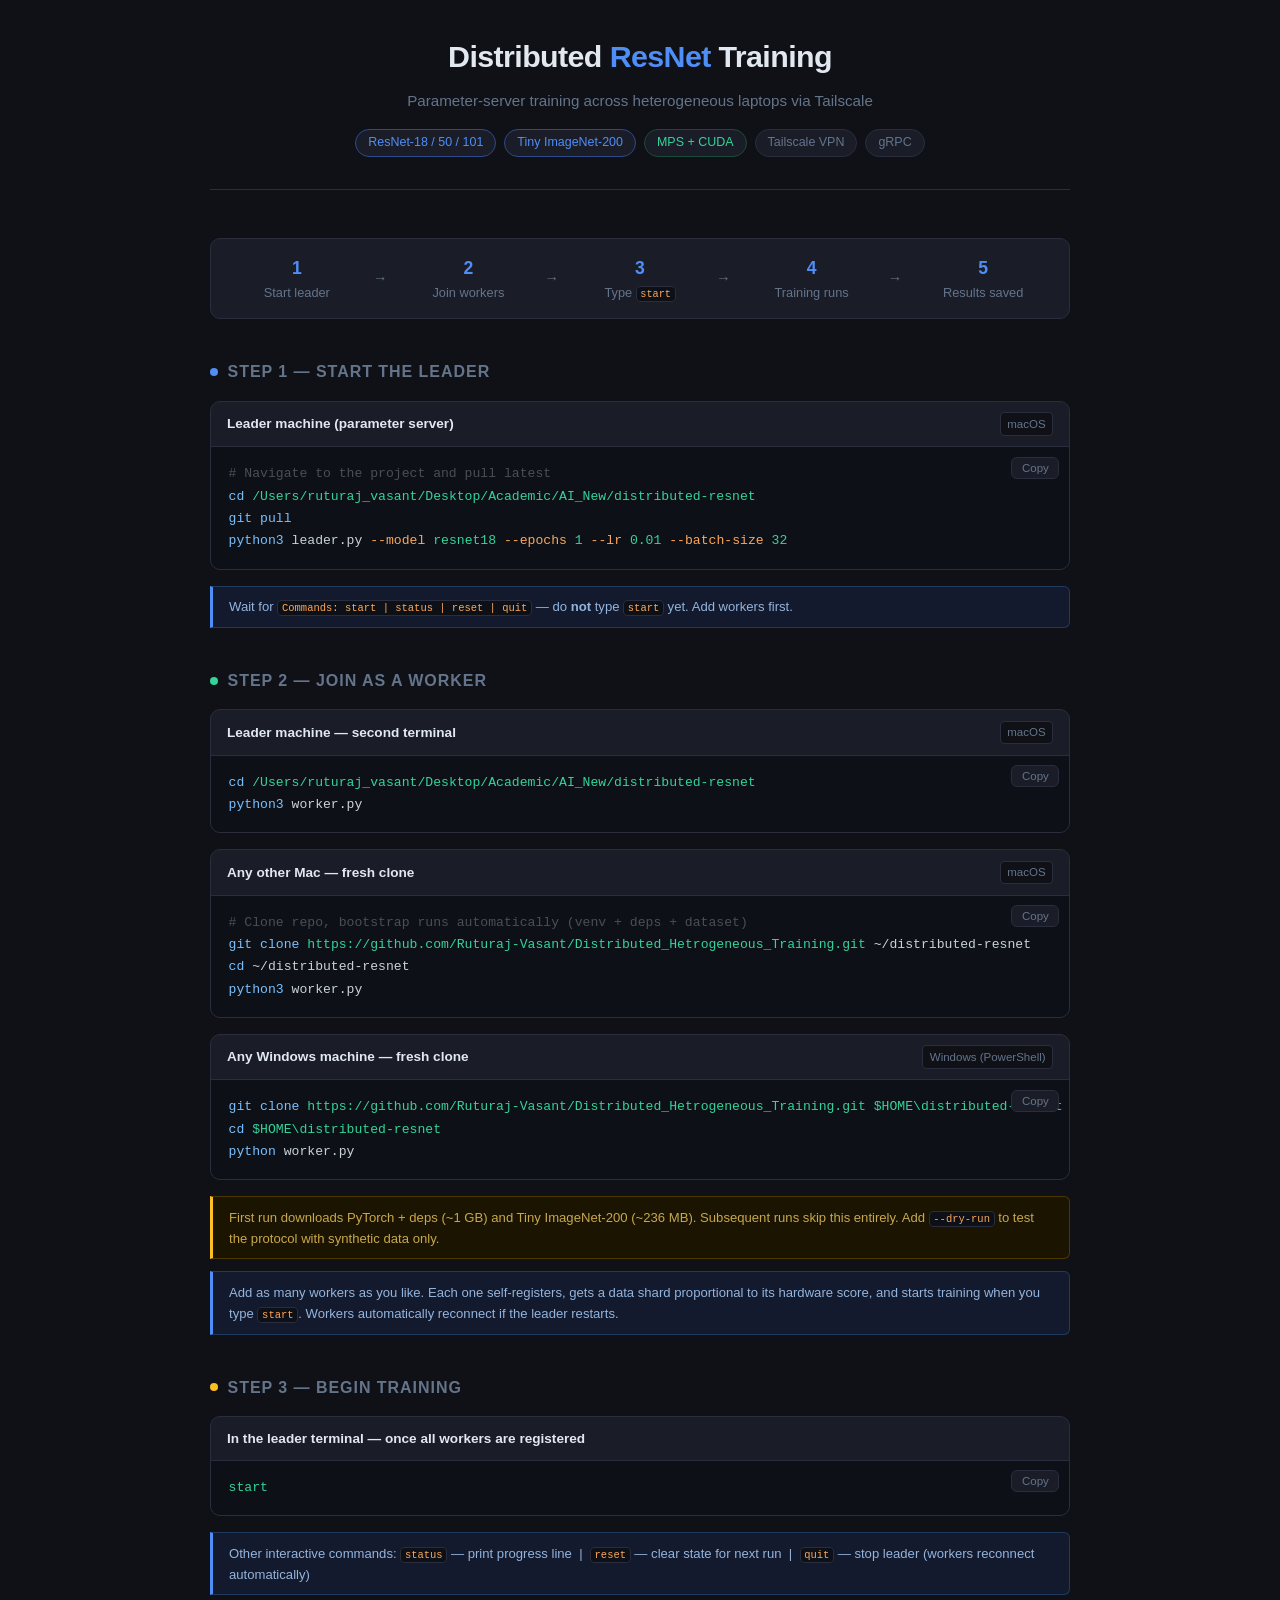
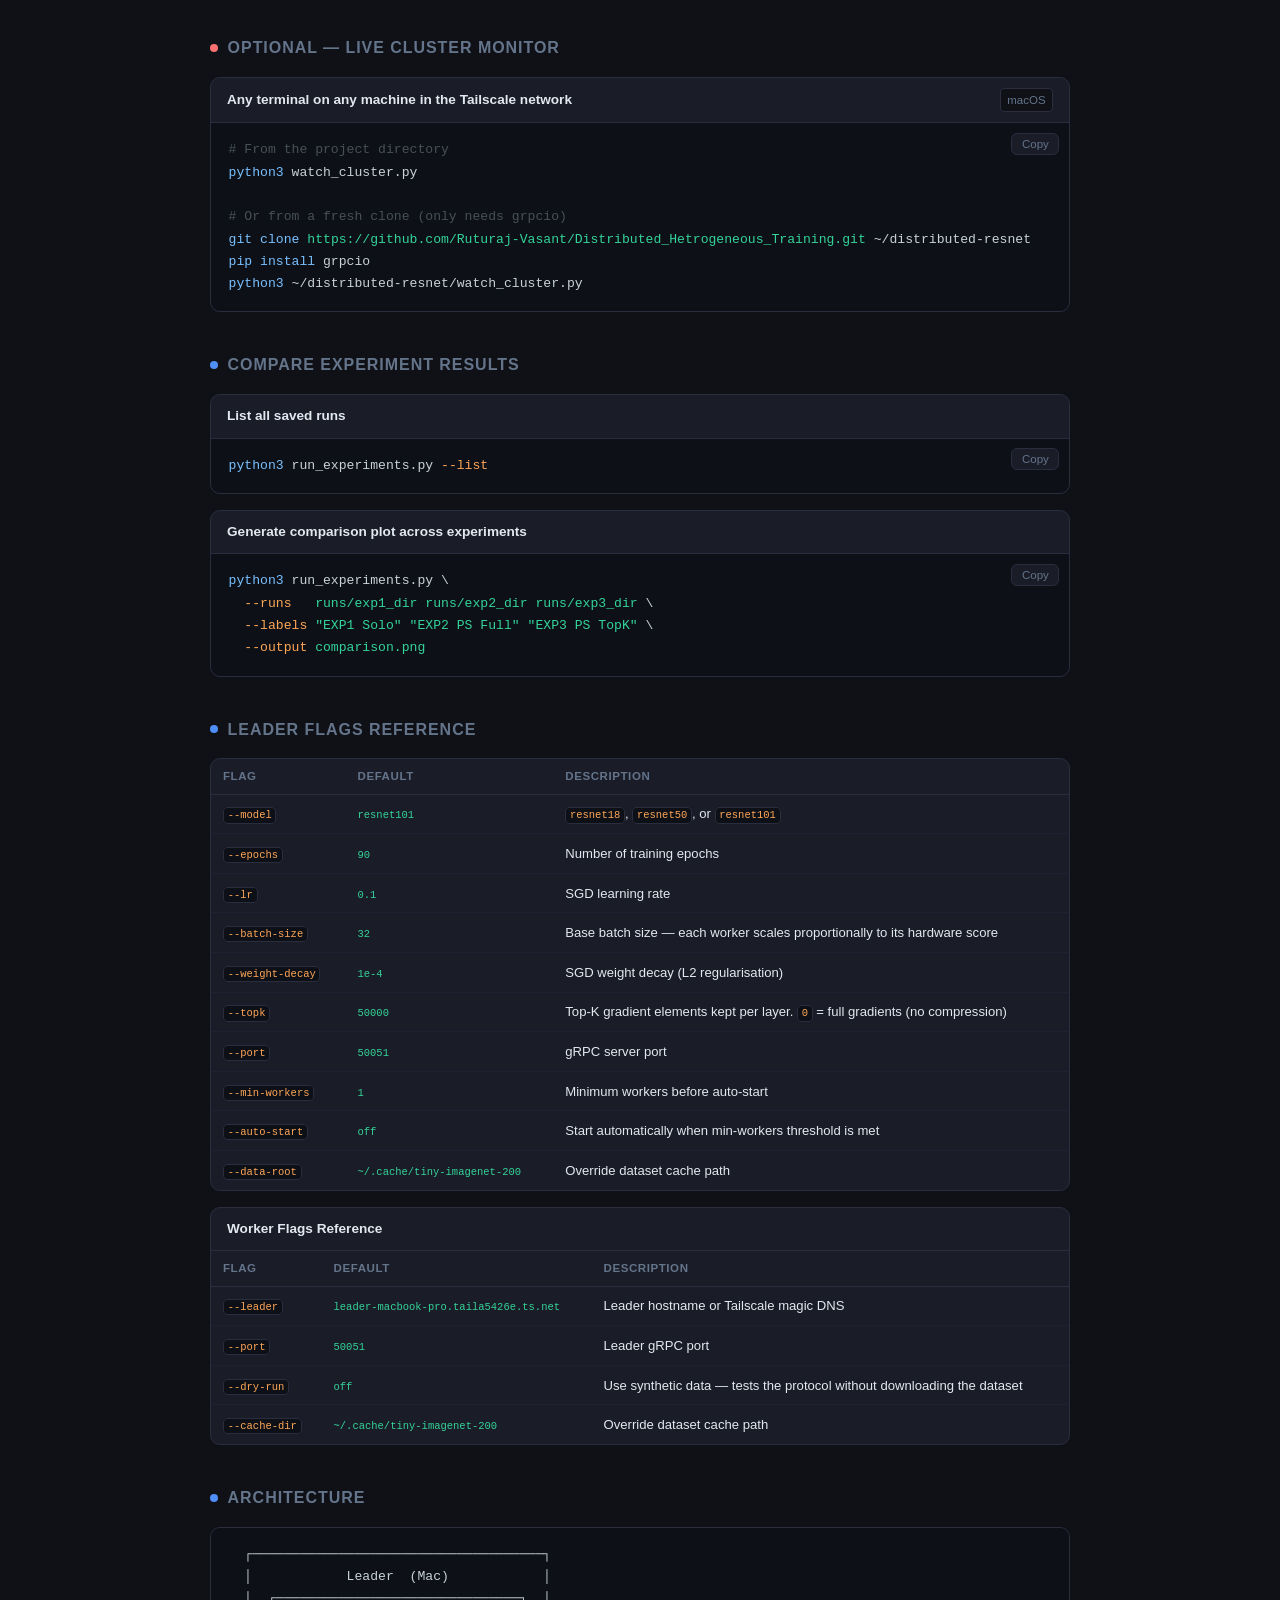
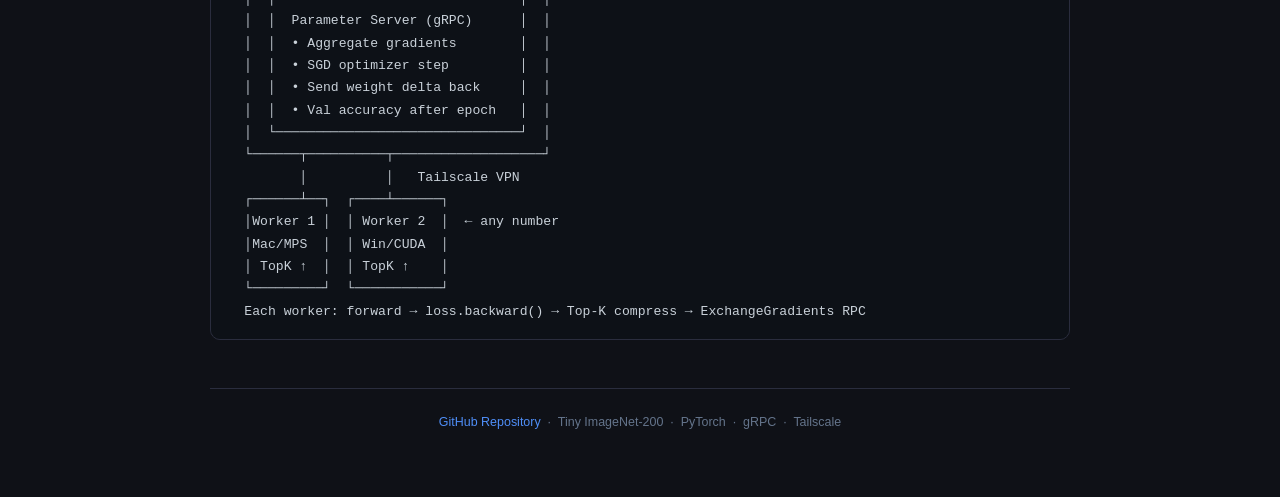
==== docs/index.html @ a1061019 "Add GitHub Pages command reference (docs/index.html) Dark-themed single-page reference with one-clic" ====
<!DOCTYPE html>
<html lang="en">
<head>
  <meta charset="UTF-8" />
  <meta name="viewport" content="width=device-width, initial-scale=1.0" />
  <title>Distributed ResNet — Command Reference</title>
  <style>
    *, *::before, *::after { box-sizing: border-box; margin: 0; padding: 0; }

    :root {
      --bg:       #0f1117;
      --surface:  #1a1d27;
      --border:   #2a2d3e;
      --accent:   #4f8ef7;
      --green:    #34d399;
      --yellow:   #fbbf24;
      --red:      #f87171;
      --text:     #e2e8f0;
      --muted:    #64748b;
      --code-bg:  #0d1117;
    }

    body {
      background: var(--bg);
      color: var(--text);
      font-family: -apple-system, BlinkMacSystemFont, "Segoe UI", Roboto, sans-serif;
      line-height: 1.6;
      padding: 2rem 1rem 4rem;
    }

    .page {
      max-width: 860px;
      margin: 0 auto;
    }

    /* ── Header ── */
    header {
      text-align: center;
      margin-bottom: 3rem;
      padding-bottom: 2rem;
      border-bottom: 1px solid var(--border);
    }
    header h1 {
      font-size: 1.9rem;
      font-weight: 700;
      letter-spacing: -0.02em;
    }
    header h1 span { color: var(--accent); }
    header p {
      margin-top: 0.5rem;
      color: var(--muted);
      font-size: 0.95rem;
    }
    .badges {
      display: flex;
      gap: 0.5rem;
      justify-content: center;
      margin-top: 1rem;
      flex-wrap: wrap;
    }
    .badge {
      background: var(--surface);
      border: 1px solid var(--border);
      border-radius: 99px;
      padding: 0.2rem 0.75rem;
      font-size: 0.78rem;
      color: var(--muted);
    }
    .badge.blue  { border-color: #2d4a8a; color: var(--accent); }
    .badge.green { border-color: #1a4a3a; color: var(--green);  }

    /* ── Sequence bar ── */
    .sequence {
      display: flex;
      align-items: center;
      gap: 0;
      margin-bottom: 2.5rem;
      background: var(--surface);
      border: 1px solid var(--border);
      border-radius: 10px;
      overflow: hidden;
      flex-wrap: wrap;
    }
    .seq-step {
      flex: 1;
      min-width: 120px;
      padding: 0.9rem 1rem;
      text-align: center;
      font-size: 0.8rem;
      position: relative;
    }
    .seq-step + .seq-step::before {
      content: "→";
      position: absolute;
      left: -0.6rem;
      top: 50%;
      transform: translateY(-50%);
      color: var(--muted);
      font-size: 0.9rem;
    }
    .seq-step .num {
      display: block;
      font-size: 1.1rem;
      font-weight: 700;
      color: var(--accent);
      margin-bottom: 0.1rem;
    }
    .seq-step .label { color: var(--muted); }

    /* ── Section ── */
    section {
      margin-bottom: 2.5rem;
    }
    .section-header {
      display: flex;
      align-items: center;
      gap: 0.6rem;
      margin-bottom: 1rem;
    }
    .section-header h2 {
      font-size: 1rem;
      font-weight: 600;
      text-transform: uppercase;
      letter-spacing: 0.06em;
      color: var(--muted);
    }
    .section-header .dot {
      width: 8px; height: 8px;
      border-radius: 50%;
      flex-shrink: 0;
    }
    .dot-blue   { background: var(--accent); }
    .dot-green  { background: var(--green);  }
    .dot-yellow { background: var(--yellow); }
    .dot-red    { background: var(--red);    }

    /* ── Card ── */
    .card {
      background: var(--surface);
      border: 1px solid var(--border);
      border-radius: 10px;
      overflow: hidden;
      margin-bottom: 1rem;
    }
    .card-title {
      padding: 0.65rem 1rem;
      border-bottom: 1px solid var(--border);
      font-size: 0.8rem;
      color: var(--muted);
      display: flex;
      align-items: center;
      gap: 0.5rem;
    }
    .card-title strong { color: var(--text); font-size: 0.85rem; }
    .card-title .platform {
      margin-left: auto;
      font-size: 0.72rem;
      background: var(--bg);
      border: 1px solid var(--border);
      border-radius: 4px;
      padding: 0.1rem 0.4rem;
      color: var(--muted);
    }

    /* ── Code block ── */
    .code-wrap {
      position: relative;
    }
    pre {
      background: var(--code-bg);
      padding: 1rem 1rem 1rem 1.1rem;
      font-family: "SF Mono", "Fira Code", "Cascadia Code", Menlo, monospace;
      font-size: 0.82rem;
      line-height: 1.7;
      overflow-x: auto;
      white-space: pre;
      color: #c9d1d9;
    }
    pre .comment { color: #484f58; }
    pre .prompt  { color: var(--muted); user-select: none; }
    pre .cmd     { color: #79c0ff; }
    pre .arg     { color: #d2a8ff; }
    pre .val     { color: var(--green); }
    pre .flag    { color: #ffa657; }

    .copy-btn {
      position: absolute;
      top: 0.6rem;
      right: 0.6rem;
      background: var(--surface);
      border: 1px solid var(--border);
      border-radius: 6px;
      color: var(--muted);
      font-size: 0.72rem;
      padding: 0.25rem 0.6rem;
      cursor: pointer;
      transition: all 0.15s;
      font-family: inherit;
    }
    .copy-btn:hover  { border-color: var(--accent); color: var(--accent); }
    .copy-btn.copied { border-color: var(--green);  color: var(--green);  }

    /* ── Note / callout ── */
    .note {
      background: #131a2e;
      border: 1px solid #1e3a5f;
      border-left: 3px solid var(--accent);
      border-radius: 0 6px 6px 0;
      padding: 0.6rem 1rem;
      font-size: 0.82rem;
      color: #93b4dc;
      margin-top: 0.75rem;
    }
    .note.warn {
      background: #1a1400;
      border-color: #4a3800;
      border-left-color: var(--yellow);
      color: #c9a84c;
    }

    /* ── Flags table ── */
    .flags-table {
      width: 100%;
      border-collapse: collapse;
      font-size: 0.82rem;
    }
    .flags-table th {
      text-align: left;
      padding: 0.5rem 0.75rem;
      color: var(--muted);
      font-weight: 600;
      font-size: 0.72rem;
      text-transform: uppercase;
      letter-spacing: 0.05em;
      border-bottom: 1px solid var(--border);
    }
    .flags-table td {
      padding: 0.55rem 0.75rem;
      border-bottom: 1px solid #1e2132;
      vertical-align: top;
    }
    .flags-table tr:last-child td { border-bottom: none; }
    .flags-table tr:hover td { background: #1e2235; }
    code {
      font-family: "SF Mono", "Fira Code", Menlo, monospace;
      font-size: 0.8em;
      background: var(--code-bg);
      border: 1px solid var(--border);
      border-radius: 4px;
      padding: 0.1em 0.35em;
      color: #ffa657;
    }
    .default-val {
      font-family: "SF Mono", "Fira Code", Menlo, monospace;
      font-size: 0.8em;
      color: var(--green);
    }

    /* ── Footer ── */
    footer {
      text-align: center;
      margin-top: 3rem;
      padding-top: 1.5rem;
      border-top: 1px solid var(--border);
      font-size: 0.78rem;
      color: var(--muted);
    }
    footer a { color: var(--accent); text-decoration: none; }
    footer a:hover { text-decoration: underline; }

    @media (max-width: 600px) {
      header h1 { font-size: 1.4rem; }
      .seq-step .num { font-size: 0.9rem; }
      pre { font-size: 0.75rem; }
    }
  </style>
</head>
<body>
<div class="page">

  <!-- ── Header ── -->
  <header>
    <h1>Distributed <span>ResNet</span> Training</h1>
    <p>Parameter-server training across heterogeneous laptops via Tailscale</p>
    <div class="badges">
      <span class="badge blue">ResNet-18 / 50 / 101</span>
      <span class="badge blue">Tiny ImageNet-200</span>
      <span class="badge green">MPS + CUDA</span>
      <span class="badge">Tailscale VPN</span>
      <span class="badge">gRPC</span>
    </div>
  </header>

  <!-- ── Sequence ── -->
  <div class="sequence">
    <div class="seq-step"><span class="num">1</span><span class="label">Start leader</span></div>
    <div class="seq-step"><span class="num">2</span><span class="label">Join workers</span></div>
    <div class="seq-step"><span class="num">3</span><span class="label">Type <code>start</code></span></div>
    <div class="seq-step"><span class="num">4</span><span class="label">Training runs</span></div>
    <div class="seq-step"><span class="num">5</span><span class="label">Results saved</span></div>
  </div>

  <!-- ══════════════════════════════════════════════════════════════════ -->
  <!-- LEADER                                                            -->
  <!-- ══════════════════════════════════════════════════════════════════ -->
  <section>
    <div class="section-header">
      <div class="dot dot-blue"></div>
      <h2>Step 1 — Start the Leader</h2>
    </div>

    <div class="card">
      <div class="card-title">
        <strong>Leader machine (parameter server)</strong>
        <span class="platform">macOS</span>
      </div>
      <div class="code-wrap">
        <pre><span class="comment"># Navigate to the project and pull latest</span>
<span class="cmd">cd</span> <span class="val">/Users/ruturaj_vasant/Desktop/Academic/AI_New/distributed-resnet</span>
<span class="cmd">git pull</span>
<span class="cmd">python3</span> leader.py <span class="flag">--model</span> <span class="val">resnet18</span> <span class="flag">--epochs</span> <span class="val">1</span> <span class="flag">--lr</span> <span class="val">0.01</span> <span class="flag">--batch-size</span> <span class="val">32</span></pre>
        <button class="copy-btn" onclick="copyCode(this)">Copy</button>
      </div>
    </div>

    <div class="note">
      Wait for <code>Commands: start | status | reset | quit</code> — do <strong>not</strong> type <code>start</code> yet. Add workers first.
    </div>
  </section>

  <!-- ══════════════════════════════════════════════════════════════════ -->
  <!-- WORKERS                                                           -->
  <!-- ══════════════════════════════════════════════════════════════════ -->
  <section>
    <div class="section-header">
      <div class="dot dot-green"></div>
      <h2>Step 2 — Join as a Worker</h2>
    </div>

    <!-- Worker: leader machine second terminal -->
    <div class="card">
      <div class="card-title">
        <strong>Leader machine — second terminal</strong>
        <span class="platform">macOS</span>
      </div>
      <div class="code-wrap">
        <pre><span class="cmd">cd</span> <span class="val">/Users/ruturaj_vasant/Desktop/Academic/AI_New/distributed-resnet</span>
<span class="cmd">python3</span> worker.py</pre>
        <button class="copy-btn" onclick="copyCode(this)">Copy</button>
      </div>
    </div>

    <!-- Worker: remote Mac -->
    <div class="card">
      <div class="card-title">
        <strong>Any other Mac — fresh clone</strong>
        <span class="platform">macOS</span>
      </div>
      <div class="code-wrap">
        <pre><span class="comment"># Clone repo, bootstrap runs automatically (venv + deps + dataset)</span>
<span class="cmd">git clone</span> <span class="val">https://github.com/Ruturaj-Vasant/Distributed_Hetrogeneous_Training.git</span> ~/distributed-resnet
<span class="cmd">cd</span> ~/distributed-resnet
<span class="cmd">python3</span> worker.py</pre>
        <button class="copy-btn" onclick="copyCode(this)">Copy</button>
      </div>
    </div>

    <!-- Worker: Windows -->
    <div class="card">
      <div class="card-title">
        <strong>Any Windows machine — fresh clone</strong>
        <span class="platform">Windows (PowerShell)</span>
      </div>
      <div class="code-wrap">
        <pre><span class="cmd">git clone</span> <span class="val">https://github.com/Ruturaj-Vasant/Distributed_Hetrogeneous_Training.git</span> <span class="val">$HOME\distributed-resnet</span>
<span class="cmd">cd</span> <span class="val">$HOME\distributed-resnet</span>
<span class="cmd">python</span> worker.py</pre>
        <button class="copy-btn" onclick="copyCode(this)">Copy</button>
      </div>
    </div>

    <div class="note warn">
      First run downloads PyTorch + deps (~1 GB) and Tiny ImageNet-200 (~236 MB). Subsequent runs skip this entirely. Add <code>--dry-run</code> to test the protocol with synthetic data only.
    </div>
    <div class="note">
      Add as many workers as you like. Each one self-registers, gets a data shard proportional to its hardware score, and starts training when you type <code>start</code>. Workers automatically reconnect if the leader restarts.
    </div>
  </section>

  <!-- ══════════════════════════════════════════════════════════════════ -->
  <!-- START                                                             -->
  <!-- ══════════════════════════════════════════════════════════════════ -->
  <section>
    <div class="section-header">
      <div class="dot dot-yellow"></div>
      <h2>Step 3 — Begin Training</h2>
    </div>

    <div class="card">
      <div class="card-title">
        <strong>In the leader terminal — once all workers are registered</strong>
      </div>
      <div class="code-wrap">
        <pre><span class="val">start</span></pre>
        <button class="copy-btn" onclick="copyCode(this)">Copy</button>
      </div>
    </div>

    <div class="note">
      Other interactive commands: <code>status</code> — print progress line &nbsp;|&nbsp; <code>reset</code> — clear state for next run &nbsp;|&nbsp; <code>quit</code> — stop leader (workers reconnect automatically)
    </div>
  </section>

  <!-- ══════════════════════════════════════════════════════════════════ -->
  <!-- WATCH CLUSTER                                                     -->
  <!-- ══════════════════════════════════════════════════════════════════ -->
  <section>
    <div class="section-header">
      <div class="dot dot-red"></div>
      <h2>Optional — Live Cluster Monitor</h2>
    </div>

    <div class="card">
      <div class="card-title">
        <strong>Any terminal on any machine in the Tailscale network</strong>
        <span class="platform">macOS</span>
      </div>
      <div class="code-wrap">
        <pre><span class="comment"># From the project directory</span>
<span class="cmd">python3</span> watch_cluster.py

<span class="comment"># Or from a fresh clone (only needs grpcio)</span>
<span class="cmd">git clone</span> <span class="val">https://github.com/Ruturaj-Vasant/Distributed_Hetrogeneous_Training.git</span> ~/distributed-resnet
<span class="cmd">pip install</span> grpcio
<span class="cmd">python3</span> ~/distributed-resnet/watch_cluster.py</pre>
        <button class="copy-btn" onclick="copyCode(this)">Copy</button>
      </div>
    </div>
  </section>

  <!-- ══════════════════════════════════════════════════════════════════ -->
  <!-- COMPARE RUNS                                                      -->
  <!-- ══════════════════════════════════════════════════════════════════ -->
  <section>
    <div class="section-header">
      <div class="dot dot-blue"></div>
      <h2>Compare Experiment Results</h2>
    </div>

    <div class="card">
      <div class="card-title"><strong>List all saved runs</strong></div>
      <div class="code-wrap">
        <pre><span class="cmd">python3</span> run_experiments.py <span class="flag">--list</span></pre>
        <button class="copy-btn" onclick="copyCode(this)">Copy</button>
      </div>
    </div>

    <div class="card">
      <div class="card-title"><strong>Generate comparison plot across experiments</strong></div>
      <div class="code-wrap">
        <pre><span class="cmd">python3</span> run_experiments.py \
  <span class="flag">--runs</span>   <span class="val">runs/exp1_dir runs/exp2_dir runs/exp3_dir</span> \
  <span class="flag">--labels</span> <span class="val">"EXP1 Solo" "EXP2 PS Full" "EXP3 PS TopK"</span> \
  <span class="flag">--output</span> <span class="val">comparison.png</span></pre>
        <button class="copy-btn" onclick="copyCode(this)">Copy</button>
      </div>
    </div>
  </section>

  <!-- ══════════════════════════════════════════════════════════════════ -->
  <!-- FLAGS                                                             -->
  <!-- ══════════════════════════════════════════════════════════════════ -->
  <section>
    <div class="section-header">
      <div class="dot dot-blue"></div>
      <h2>Leader Flags Reference</h2>
    </div>

    <div class="card">
      <div style="overflow-x:auto;">
        <table class="flags-table">
          <thead>
            <tr>
              <th>Flag</th>
              <th>Default</th>
              <th>Description</th>
            </tr>
          </thead>
          <tbody>
            <tr>
              <td><code>--model</code></td>
              <td><span class="default-val">resnet101</span></td>
              <td><code>resnet18</code>, <code>resnet50</code>, or <code>resnet101</code></td>
            </tr>
            <tr>
              <td><code>--epochs</code></td>
              <td><span class="default-val">90</span></td>
              <td>Number of training epochs</td>
            </tr>
            <tr>
              <td><code>--lr</code></td>
              <td><span class="default-val">0.1</span></td>
              <td>SGD learning rate</td>
            </tr>
            <tr>
              <td><code>--batch-size</code></td>
              <td><span class="default-val">32</span></td>
              <td>Base batch size — each worker scales proportionally to its hardware score</td>
            </tr>
            <tr>
              <td><code>--weight-decay</code></td>
              <td><span class="default-val">1e-4</span></td>
              <td>SGD weight decay (L2 regularisation)</td>
            </tr>
            <tr>
              <td><code>--topk</code></td>
              <td><span class="default-val">50000</span></td>
              <td>Top-K gradient elements kept per layer. <code>0</code> = full gradients (no compression)</td>
            </tr>
            <tr>
              <td><code>--port</code></td>
              <td><span class="default-val">50051</span></td>
              <td>gRPC server port</td>
            </tr>
            <tr>
              <td><code>--min-workers</code></td>
              <td><span class="default-val">1</span></td>
              <td>Minimum workers before auto-start</td>
            </tr>
            <tr>
              <td><code>--auto-start</code></td>
              <td><span class="default-val">off</span></td>
              <td>Start automatically when min-workers threshold is met</td>
            </tr>
            <tr>
              <td><code>--data-root</code></td>
              <td><span class="default-val">~/.cache/tiny-imagenet-200</span></td>
              <td>Override dataset cache path</td>
            </tr>
          </tbody>
        </table>
      </div>
    </div>

    <div class="card" style="margin-top:1rem;">
      <div class="card-title"><strong>Worker Flags Reference</strong></div>
      <div style="overflow-x:auto;">
        <table class="flags-table">
          <thead>
            <tr>
              <th>Flag</th>
              <th>Default</th>
              <th>Description</th>
            </tr>
          </thead>
          <tbody>
            <tr>
              <td><code>--leader</code></td>
              <td><span class="default-val">leader-macbook-pro.taila5426e.ts.net</span></td>
              <td>Leader hostname or Tailscale magic DNS</td>
            </tr>
            <tr>
              <td><code>--port</code></td>
              <td><span class="default-val">50051</span></td>
              <td>Leader gRPC port</td>
            </tr>
            <tr>
              <td><code>--dry-run</code></td>
              <td><span class="default-val">off</span></td>
              <td>Use synthetic data — tests the protocol without downloading the dataset</td>
            </tr>
            <tr>
              <td><code>--cache-dir</code></td>
              <td><span class="default-val">~/.cache/tiny-imagenet-200</span></td>
              <td>Override dataset cache path</td>
            </tr>
          </tbody>
        </table>
      </div>
    </div>
  </section>

  <!-- ══════════════════════════════════════════════════════════════════ -->
  <!-- ARCHITECTURE                                                       -->
  <!-- ══════════════════════════════════════════════════════════════════ -->
  <section>
    <div class="section-header">
      <div class="dot dot-blue"></div>
      <h2>Architecture</h2>
    </div>
    <div class="card">
      <div class="code-wrap">
        <pre>
  ┌─────────────────────────────────────┐
  │            Leader  (Mac)            │
  │  ┌───────────────────────────────┐  │
  │  │  Parameter Server (gRPC)      │  │
  │  │  • Aggregate gradients        │  │
  │  │  • SGD optimizer step         │  │
  │  │  • Send weight delta back     │  │
  │  │  • Val accuracy after epoch   │  │
  │  └───────────────────────────────┘  │
  └──────┬──────────┬───────────────────┘
         │          │   Tailscale VPN
  ┌──────┴──┐  ┌────┴──────┐
  │Worker 1 │  │ Worker 2  │  ← any number
  │Mac/MPS  │  │ Win/CUDA  │
  │ TopK ↑  │  │ TopK ↑    │
  └─────────┘  └───────────┘
  Each worker: forward → loss.backward() → Top-K compress → ExchangeGradients RPC</pre>
      </div>
    </div>
  </section>

  <footer>
    <p>
      <a href="https://github.com/Ruturaj-Vasant/Distributed_Hetrogeneous_Training" target="_blank">GitHub Repository</a>
      &nbsp;·&nbsp;
      Tiny ImageNet-200 &nbsp;·&nbsp; PyTorch &nbsp;·&nbsp; gRPC &nbsp;·&nbsp; Tailscale
    </p>
  </footer>

</div>

<script>
  function copyCode(btn) {
    const pre = btn.closest('.code-wrap').querySelector('pre');
    // Strip HTML tags to get plain text
    const text = pre.innerText
      .split('\n')
      .map(l => l.trimEnd())
      .join('\n')
      .trim();

    navigator.clipboard.writeText(text).then(() => {
      btn.textContent = '✓ Copied';
      btn.classList.add('copied');
      setTimeout(() => {
        btn.textContent = 'Copy';
        btn.classList.remove('copied');
      }, 1800);
    }).catch(() => {
      // Fallback for non-HTTPS
      const ta = document.createElement('textarea');
      ta.value = text;
      ta.style.position = 'fixed';
      ta.style.opacity = '0';
      document.body.appendChild(ta);
      ta.select();
      document.execCommand('copy');
      document.body.removeChild(ta);
      btn.textContent = '✓ Copied';
      btn.classList.add('copied');
      setTimeout(() => {
        btn.textContent = 'Copy';
        btn.classList.remove('copied');
      }, 1800);
    });
  }
</script>
</body>
</html>
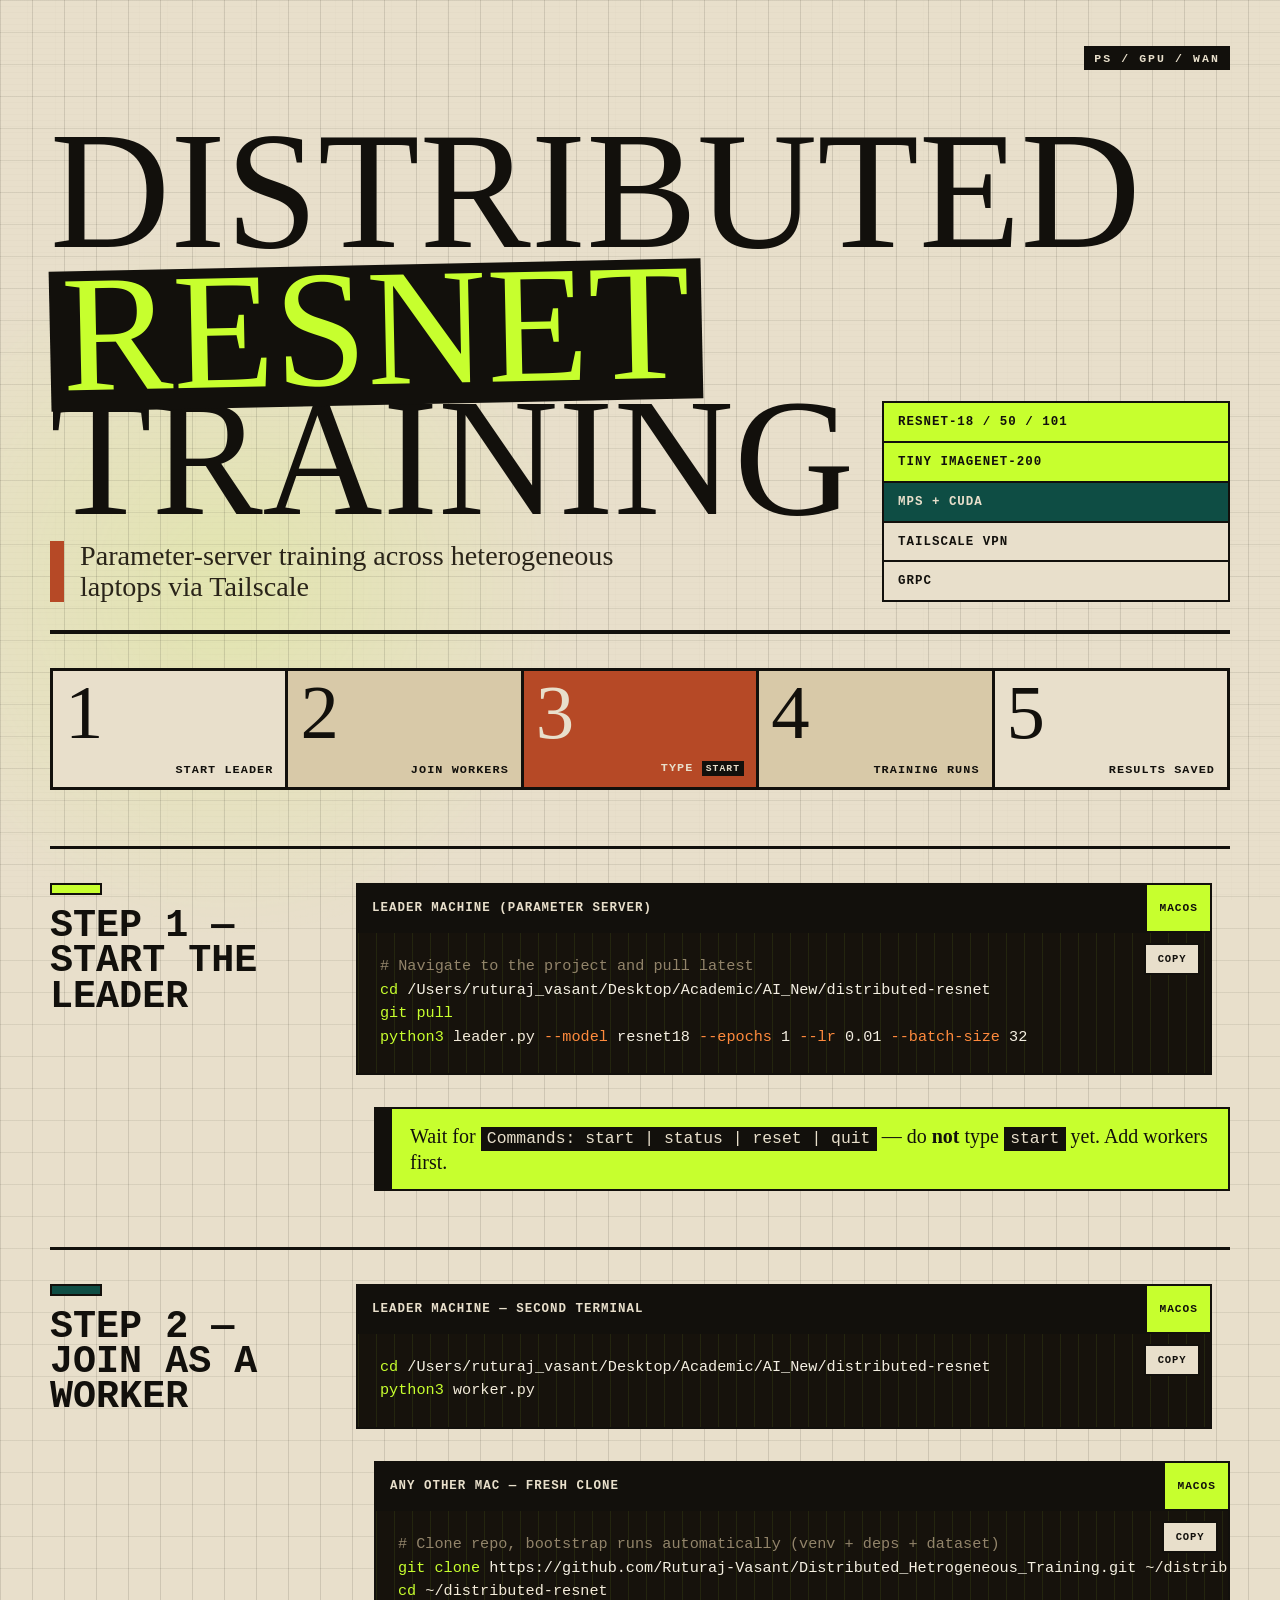
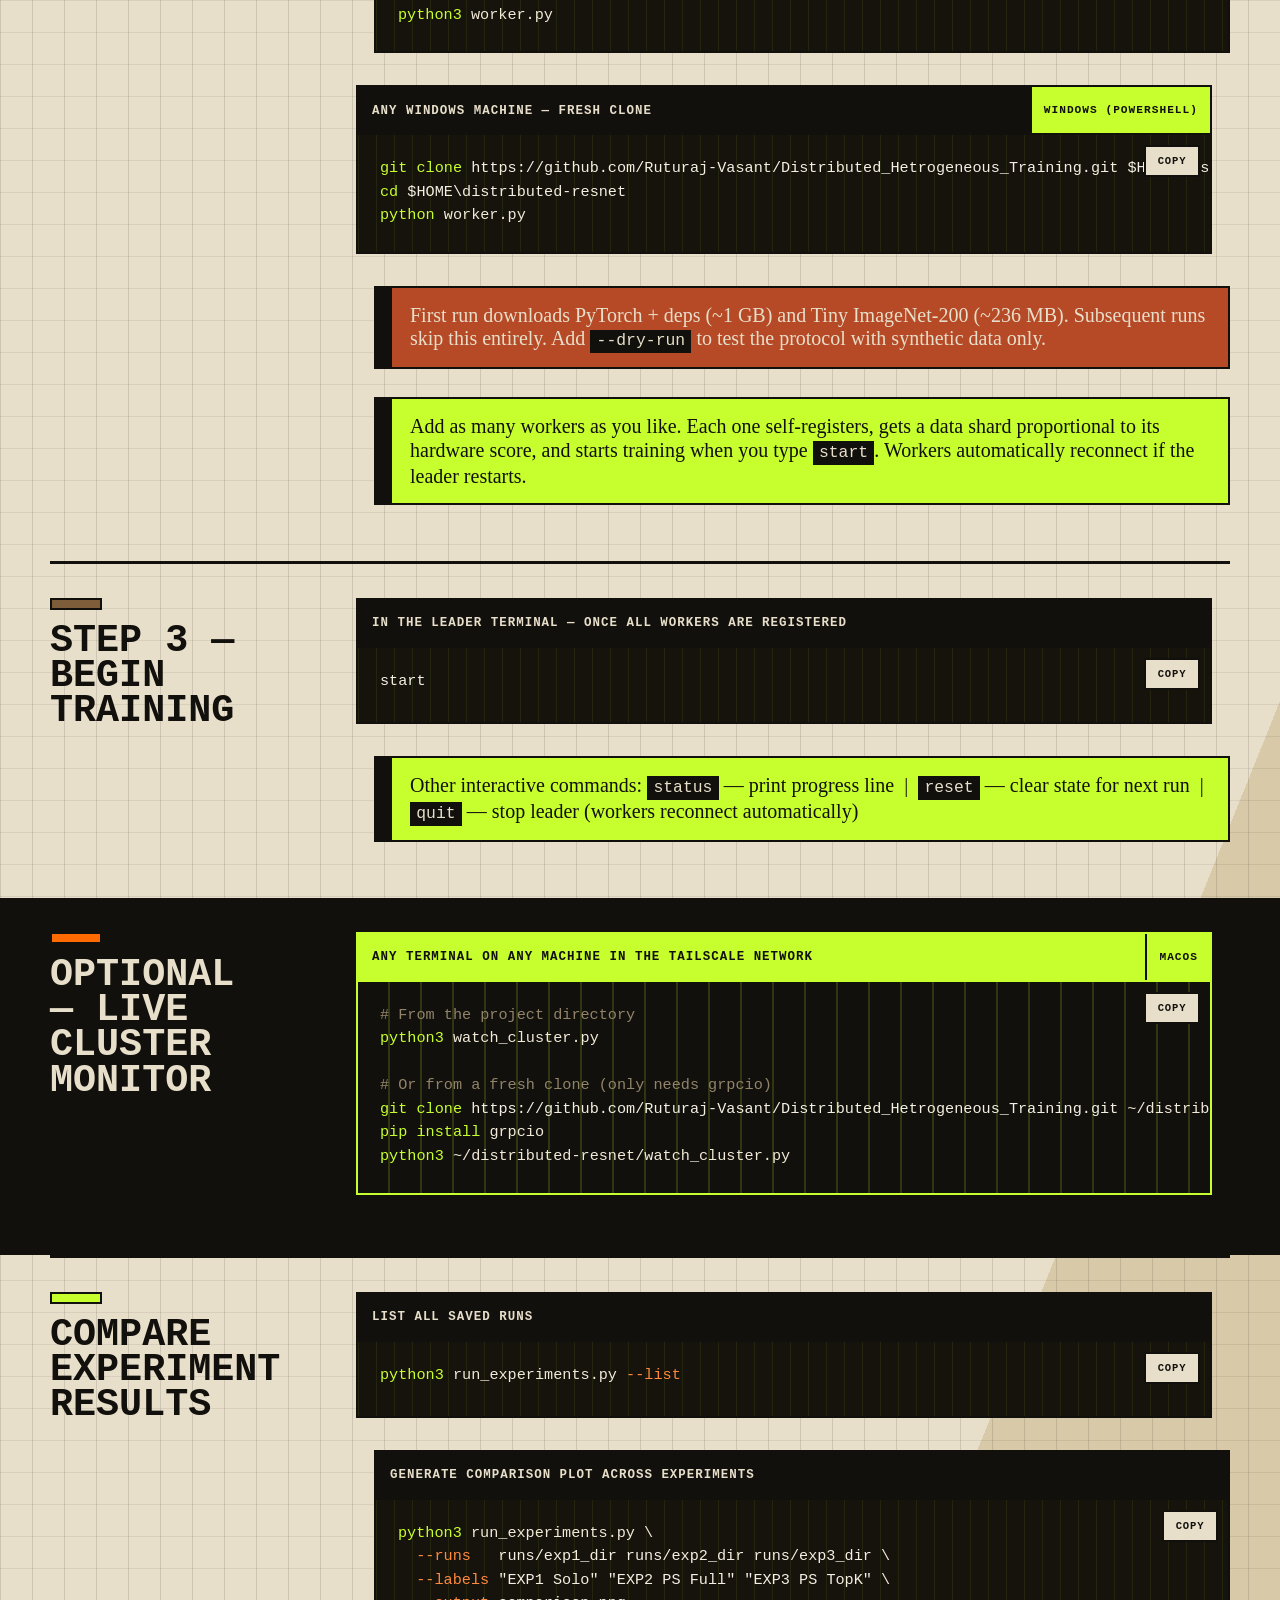
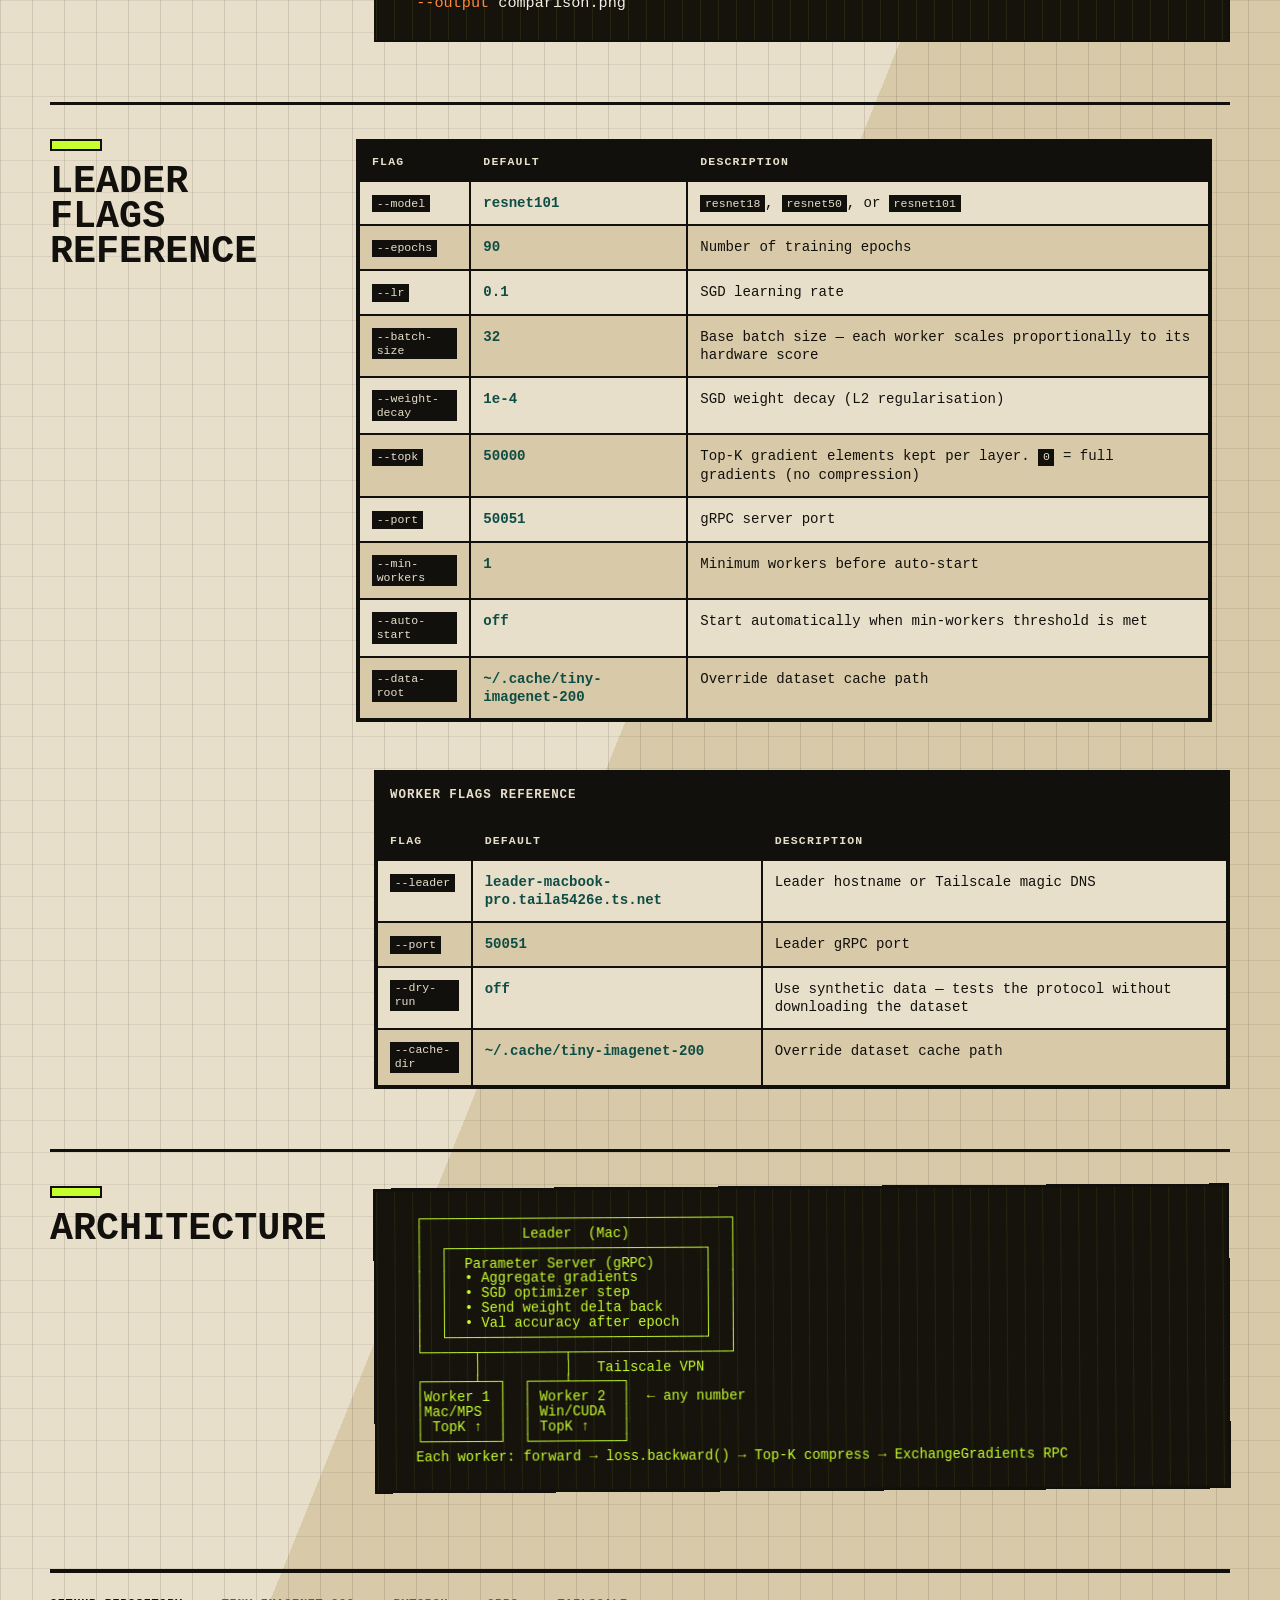
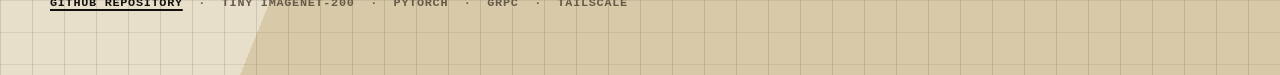
==== commit 5b2a2e5b: "Redesign docs command reference" ====
--- a/docs/index.html
+++ b/docs/index.html
@@ -8,270 +8,553 @@
     *, *::before, *::after { box-sizing: border-box; margin: 0; padding: 0; }
 
     :root {
-      --bg:       #0f1117;
-      --surface:  #1a1d27;
-      --border:   #2a2d3e;
-      --accent:   #4f8ef7;
-      --green:    #34d399;
-      --yellow:   #fbbf24;
-      --red:      #f87171;
-      --text:     #e2e8f0;
-      --muted:    #64748b;
-      --code-bg:  #0d1117;
+      --ink: #12100c;
+      --paper: #e8dfcb;
+      --paper-deep: #d8c9a8;
+      --grid: #2a2419;
+      --acid: #c7ff2e;
+      --rust: #b64926;
+      --clay: #7e5d3a;
+      --petrol: #0e4d44;
+      --signal: #ff6b00;
+      --code-bg: #16120c;
+      --code-text: #f2ead9;
+      --muted: #665b48;
+    }
+
+    html {
+      background: var(--ink);
     }
 
     body {
-      background: var(--bg);
-      color: var(--text);
-      font-family: -apple-system, BlinkMacSystemFont, "Segoe UI", Roboto, sans-serif;
-      line-height: 1.6;
-      padding: 2rem 1rem 4rem;
+      min-height: 100vh;
+      color: var(--ink);
+      font-family: Georgia, "Times New Roman", Times, serif;
+      line-height: 1.45;
+      padding: 0;
+      background:
+        linear-gradient(90deg, rgba(18, 16, 12, 0.12) 1px, transparent 1px) 0 0 / 32px 32px,
+        linear-gradient(rgba(18, 16, 12, 0.08) 1px, transparent 1px) 0 0 / 32px 32px,
+        radial-gradient(circle at 18% 12%, rgba(199, 255, 46, 0.18), transparent 22rem),
+        linear-gradient(112deg, var(--paper) 0 68%, var(--paper-deep) 68% 100%);
+    }
+
+    body::before {
+      content: "";
+      position: fixed;
+      inset: 0;
+      pointer-events: none;
+      mix-blend-mode: multiply;
+      opacity: 0.24;
+      background-image:
+        repeating-linear-gradient(0deg, transparent 0 5px, rgba(18, 16, 12, 0.12) 6px),
+        repeating-linear-gradient(90deg, transparent 0 27px, rgba(18, 16, 12, 0.08) 28px);
     }
 
     .page {
-      max-width: 860px;
+      width: min(1180px, calc(100% - 28px));
       margin: 0 auto;
-    }
-
-    /* ── Header ── */
+      padding: 22px 0 64px;
+    }
+
     header {
-      text-align: center;
-      margin-bottom: 3rem;
-      padding-bottom: 2rem;
-      border-bottom: 1px solid var(--border);
-    }
+      position: relative;
+      min-height: 68vh;
+      display: grid;
+      grid-template-columns: minmax(0, 1.4fr) minmax(220px, 0.6fr);
+      grid-template-rows: 1fr auto;
+      gap: 20px;
+      padding: clamp(24px, 5vw, 64px) 0 28px;
+      border-bottom: 4px solid var(--ink);
+    }
+
+    header::before {
+      content: "PS / GPU / WAN";
+      position: absolute;
+      top: 24px;
+      right: 0;
+      padding: 7px 10px 5px;
+      color: var(--paper);
+      background: var(--ink);
+      font: 700 0.72rem/1 "Courier New", Courier, monospace;
+      letter-spacing: 0.18em;
+      text-transform: uppercase;
+    }
+
     header h1 {
-      font-size: 1.9rem;
-      font-weight: 700;
-      letter-spacing: -0.02em;
-    }
-    header h1 span { color: var(--accent); }
+      align-self: end;
+      max-width: 880px;
+      font-size: clamp(4.1rem, 13vw, 11rem);
+      font-weight: 400;
+      line-height: 0.76;
+      letter-spacing: 0;
+      text-transform: uppercase;
+      text-wrap: balance;
+    }
+
+    header h1 span {
+      display: inline-block;
+      color: var(--acid);
+      background: var(--ink);
+      padding: 0 0.07em 0.08em;
+      transform: translateY(0.06em) rotate(-1.2deg);
+    }
+
     header p {
-      margin-top: 0.5rem;
-      color: var(--muted);
-      font-size: 0.95rem;
-    }
+      grid-column: 1;
+      align-self: start;
+      max-width: 620px;
+      font-size: clamp(1.15rem, 2.2vw, 2rem);
+      line-height: 1.08;
+      color: var(--grid);
+      border-left: 14px solid var(--rust);
+      padding-left: 16px;
+    }
+
     .badges {
+      grid-column: 2;
+      grid-row: 1 / 3;
+      align-self: end;
       display: flex;
-      gap: 0.5rem;
-      justify-content: center;
-      margin-top: 1rem;
-      flex-wrap: wrap;
-    }
+      flex-direction: column;
+      gap: 0;
+      border: 2px solid var(--ink);
+      background: var(--paper);
+    }
+
     .badge {
-      background: var(--surface);
-      border: 1px solid var(--border);
-      border-radius: 99px;
-      padding: 0.2rem 0.75rem;
-      font-size: 0.78rem;
-      color: var(--muted);
-    }
-    .badge.blue  { border-color: #2d4a8a; color: var(--accent); }
-    .badge.green { border-color: #1a4a3a; color: var(--green);  }
-
-    /* ── Sequence bar ── */
+      display: block;
+      padding: 13px 14px 11px;
+      color: var(--ink);
+      border-bottom: 2px solid var(--ink);
+      font: 700 0.78rem/1.1 "Courier New", Courier, monospace;
+      letter-spacing: 0.08em;
+      text-transform: uppercase;
+    }
+
+    .badge:last-child { border-bottom: 0; }
+    .badge.blue { background: var(--acid); }
+    .badge.green { background: var(--petrol); color: var(--paper); }
+
     .sequence {
+      display: grid;
+      grid-template-columns: repeat(5, minmax(0, 1fr));
+      margin: 34px 0 56px;
+      border: 3px solid var(--ink);
+      background: var(--ink);
+      gap: 3px;
+    }
+
+    .seq-step {
+      position: relative;
+      min-height: 116px;
+      padding: 12px;
+      color: var(--ink);
+      background: var(--paper);
+      overflow: hidden;
+    }
+
+    .seq-step:nth-child(even) {
+      background: var(--paper-deep);
+    }
+
+    .seq-step:nth-child(3) {
+      background: var(--rust);
+      color: var(--paper);
+    }
+
+    .seq-step + .seq-step::before {
+      content: none;
+    }
+
+    .seq-step .num {
+      display: block;
+      font-size: clamp(2.5rem, 6vw, 5.8rem);
+      font-weight: 400;
+      line-height: 0.78;
+    }
+
+    .seq-step .label {
+      position: absolute;
+      right: 12px;
+      bottom: 11px;
+      max-width: calc(100% - 24px);
+      text-align: right;
+      font: 700 0.74rem/1.05 "Courier New", Courier, monospace;
+      letter-spacing: 0.09em;
+      text-transform: uppercase;
+    }
+
+    section {
+      display: grid;
+      grid-template-columns: 260px minmax(0, 1fr);
+      column-gap: clamp(20px, 5vw, 72px);
+      row-gap: 14px;
+      padding: 34px 0 42px;
+      border-top: 3px solid var(--ink);
+    }
+
+    .section-header {
+      position: sticky;
+      top: 18px;
+      align-self: start;
+      display: grid;
+      gap: 14px;
+      margin: 0;
+    }
+
+    .section-header h2 {
+      max-width: 220px;
+      color: var(--ink);
+      font: 900 clamp(1.5rem, 3vw, 3rem)/0.92 "Courier New", Courier, monospace;
+      letter-spacing: 0;
+      text-transform: uppercase;
+    }
+
+    .section-header .dot {
+      width: 52px;
+      height: 12px;
+      border: 2px solid var(--ink);
+      border-radius: 0;
+    }
+
+    .dot-blue { background: var(--acid); }
+    .dot-green { background: var(--petrol); }
+    .dot-yellow { background: var(--clay); }
+    .dot-red { background: var(--signal); }
+
+    .card,
+    .note {
+      grid-column: 2;
+    }
+
+    .card {
+      position: relative;
+      margin-bottom: 18px;
+      border: 2px solid var(--ink);
+      background: var(--paper);
+      overflow: visible;
+    }
+
+    .card:nth-of-type(even) {
+      transform: translateX(-18px);
+    }
+
+    .card-title {
+      display: flex;
+      align-items: stretch;
+      gap: 0;
+      min-height: 48px;
+      color: var(--paper);
+      background: var(--ink);
+      border-bottom: 2px solid var(--ink);
+      font: 700 0.78rem/1.05 "Courier New", Courier, monospace;
+      letter-spacing: 0.08em;
+      text-transform: uppercase;
+    }
+
+    .card-title strong {
       display: flex;
       align-items: center;
-      gap: 0;
-      margin-bottom: 2.5rem;
-      background: var(--surface);
-      border: 1px solid var(--border);
-      border-radius: 10px;
-      overflow: hidden;
-      flex-wrap: wrap;
-    }
-    .seq-step {
-      flex: 1;
-      min-width: 120px;
-      padding: 0.9rem 1rem;
-      text-align: center;
-      font-size: 0.8rem;
-      position: relative;
-    }
-    .seq-step + .seq-step::before {
-      content: "→";
-      position: absolute;
-      left: -0.6rem;
-      top: 50%;
-      transform: translateY(-50%);
-      color: var(--muted);
-      font-size: 0.9rem;
-    }
-    .seq-step .num {
-      display: block;
-      font-size: 1.1rem;
+      padding: 13px 14px 11px;
+      color: inherit;
+      font-size: inherit;
       font-weight: 700;
-      color: var(--accent);
-      margin-bottom: 0.1rem;
-    }
-    .seq-step .label { color: var(--muted); }
-
-    /* ── Section ── */
-    section {
-      margin-bottom: 2.5rem;
-    }
-    .section-header {
+    }
+
+    .card-title .platform {
+      margin-left: auto;
       display: flex;
       align-items: center;
-      gap: 0.6rem;
-      margin-bottom: 1rem;
-    }
-    .section-header h2 {
-      font-size: 1rem;
-      font-weight: 600;
-      text-transform: uppercase;
-      letter-spacing: 0.06em;
-      color: var(--muted);
-    }
-    .section-header .dot {
-      width: 8px; height: 8px;
-      border-radius: 50%;
-      flex-shrink: 0;
-    }
-    .dot-blue   { background: var(--accent); }
-    .dot-green  { background: var(--green);  }
-    .dot-yellow { background: var(--yellow); }
-    .dot-red    { background: var(--red);    }
-
-    /* ── Card ── */
-    .card {
-      background: var(--surface);
-      border: 1px solid var(--border);
-      border-radius: 10px;
-      overflow: hidden;
-      margin-bottom: 1rem;
-    }
-    .card-title {
-      padding: 0.65rem 1rem;
-      border-bottom: 1px solid var(--border);
-      font-size: 0.8rem;
-      color: var(--muted);
-      display: flex;
-      align-items: center;
-      gap: 0.5rem;
-    }
-    .card-title strong { color: var(--text); font-size: 0.85rem; }
-    .card-title .platform {
-      margin-left: auto;
-      font-size: 0.72rem;
-      background: var(--bg);
-      border: 1px solid var(--border);
-      border-radius: 4px;
-      padding: 0.1rem 0.4rem;
-      color: var(--muted);
-    }
-
-    /* ── Code block ── */
+      padding: 13px 12px 11px;
+      color: var(--ink);
+      background: var(--acid);
+      border-left: 2px solid var(--ink);
+      font-size: 0.7rem;
+      white-space: nowrap;
+    }
+
     .code-wrap {
       position: relative;
-    }
+      background: var(--code-bg);
+    }
+
     pre {
-      background: var(--code-bg);
-      padding: 1rem 1rem 1rem 1.1rem;
-      font-family: "SF Mono", "Fira Code", "Cascadia Code", Menlo, monospace;
-      font-size: 0.82rem;
-      line-height: 1.7;
+      margin: 0;
+      min-height: 74px;
+      padding: 22px 86px 24px 22px;
+      color: var(--code-text);
+      background:
+        linear-gradient(90deg, rgba(199, 255, 46, 0.08) 1px, transparent 1px) 0 0 / 18px 100%,
+        var(--code-bg);
+      font-family: "Courier New", Courier, monospace;
+      font-size: clamp(0.78rem, 1.35vw, 0.95rem);
+      line-height: 1.55;
       overflow-x: auto;
       white-space: pre;
-      color: #c9d1d9;
-    }
-    pre .comment { color: #484f58; }
-    pre .prompt  { color: var(--muted); user-select: none; }
-    pre .cmd     { color: #79c0ff; }
-    pre .arg     { color: #d2a8ff; }
-    pre .val     { color: var(--green); }
-    pre .flag    { color: #ffa657; }
+      tab-size: 2;
+    }
+
+    pre .comment { color: #92846a; }
+    pre .prompt { color: #92846a; user-select: none; }
+    pre .cmd { color: var(--acid); }
+    pre .arg { color: #f0c674; }
+    pre .val { color: #f4efe2; }
+    pre .flag { color: #ff8a3d; }
 
     .copy-btn {
       position: absolute;
-      top: 0.6rem;
-      right: 0.6rem;
-      background: var(--surface);
-      border: 1px solid var(--border);
-      border-radius: 6px;
-      color: var(--muted);
-      font-size: 0.72rem;
-      padding: 0.25rem 0.6rem;
+      top: 10px;
+      right: 10px;
+      min-width: 56px;
+      min-height: 32px;
+      padding: 7px 10px 6px;
+      color: var(--ink);
+      background: var(--paper);
+      border: 2px solid var(--ink);
+      border-radius: 0;
       cursor: pointer;
-      transition: all 0.15s;
-      font-family: inherit;
-    }
-    .copy-btn:hover  { border-color: var(--accent); color: var(--accent); }
-    .copy-btn.copied { border-color: var(--green);  color: var(--green);  }
-
-    /* ── Note / callout ── */
+      font: 900 0.66rem/1 "Courier New", Courier, monospace;
+      letter-spacing: 0.08em;
+      text-transform: uppercase;
+    }
+
+    .copy-btn:hover {
+      color: var(--paper);
+      background: var(--rust);
+    }
+
+    .copy-btn.copied {
+      color: var(--ink);
+      background: var(--acid);
+    }
+
     .note {
-      background: #131a2e;
-      border: 1px solid #1e3a5f;
-      border-left: 3px solid var(--accent);
-      border-radius: 0 6px 6px 0;
-      padding: 0.6rem 1rem;
-      font-size: 0.82rem;
-      color: #93b4dc;
-      margin-top: 0.75rem;
-    }
+      margin-top: 0;
+      margin-bottom: 14px;
+      padding: 16px 18px 14px;
+      color: var(--ink);
+      background: var(--acid);
+      border: 2px solid var(--ink);
+      border-left: 18px solid var(--ink);
+      font-size: clamp(1rem, 1.6vw, 1.25rem);
+      line-height: 1.18;
+    }
+
     .note.warn {
-      background: #1a1400;
-      border-color: #4a3800;
-      border-left-color: var(--yellow);
-      color: #c9a84c;
-    }
-
-    /* ── Flags table ── */
+      color: var(--paper);
+      background: var(--rust);
+      border-color: var(--ink);
+      border-left-color: var(--ink);
+    }
+
     .flags-table {
       width: 100%;
       border-collapse: collapse;
-      font-size: 0.82rem;
-    }
+      color: var(--ink);
+      background: var(--paper);
+      font: 0.88rem/1.28 "Courier New", Courier, monospace;
+    }
+
     .flags-table th {
+      padding: 12px 12px 10px;
       text-align: left;
-      padding: 0.5rem 0.75rem;
+      color: var(--paper);
+      background: var(--ink);
+      border: 2px solid var(--ink);
+      font-size: 0.72rem;
+      font-weight: 900;
+      letter-spacing: 0.1em;
+      text-transform: uppercase;
+    }
+
+    .flags-table td {
+      padding: 12px;
+      border: 2px solid var(--ink);
+      vertical-align: top;
+    }
+
+    .flags-table tr:nth-child(even) td {
+      background: var(--paper-deep);
+    }
+
+    .flags-table tr:hover td {
+      background: var(--acid);
+    }
+
+    code {
+      display: inline-block;
+      max-width: 100%;
+      color: var(--paper);
+      background: var(--ink);
+      border: 1px solid var(--ink);
+      border-radius: 0;
+      padding: 0.06em 0.32em;
+      font-family: "Courier New", Courier, monospace;
+      font-size: 0.82em;
+      line-height: 1.22;
+      word-break: break-word;
+    }
+
+    .default-val {
+      color: var(--petrol);
+      font-family: "Courier New", Courier, monospace;
+      font-weight: 900;
+    }
+
+    section:nth-of-type(4) {
+      margin-inline: calc(50% - 50vw);
+      padding-inline: max(14px, calc(50vw - 590px));
+      color: var(--paper);
+      background: var(--ink);
+      border-top: 0;
+      border-bottom: 0;
+    }
+
+    section:nth-of-type(4) .section-header h2,
+    section:nth-of-type(4) .note {
+      color: var(--paper);
+    }
+
+    section:nth-of-type(4) .card {
+      border-color: var(--acid);
+      background: var(--ink);
+    }
+
+    section:nth-of-type(4) .card-title {
+      color: var(--ink);
+      background: var(--acid);
+      border-color: var(--acid);
+    }
+
+    section:nth-of-type(4) pre {
+      background:
+        repeating-linear-gradient(90deg, transparent 0 30px, rgba(199, 255, 46, 0.16) 30px 32px),
+        var(--ink);
+    }
+
+    section:last-of-type .card {
+      transform: rotate(-0.35deg);
+      border-width: 3px;
+    }
+
+    section:last-of-type pre {
+      color: var(--acid);
+      font-size: clamp(0.62rem, 1.15vw, 0.86rem);
+      line-height: 1.08;
+      letter-spacing: 0;
+    }
+
+    footer {
+      margin-top: 18px;
+      padding: 22px 0 0;
+      border-top: 4px solid var(--ink);
       color: var(--muted);
-      font-weight: 600;
-      font-size: 0.72rem;
+      font: 700 0.74rem/1.4 "Courier New", Courier, monospace;
+      letter-spacing: 0.06em;
       text-transform: uppercase;
-      letter-spacing: 0.05em;
-      border-bottom: 1px solid var(--border);
-    }
-    .flags-table td {
-      padding: 0.55rem 0.75rem;
-      border-bottom: 1px solid #1e2132;
-      vertical-align: top;
-    }
-    .flags-table tr:last-child td { border-bottom: none; }
-    .flags-table tr:hover td { background: #1e2235; }
-    code {
-      font-family: "SF Mono", "Fira Code", Menlo, monospace;
-      font-size: 0.8em;
-      background: var(--code-bg);
-      border: 1px solid var(--border);
-      border-radius: 4px;
-      padding: 0.1em 0.35em;
-      color: #ffa657;
-    }
-    .default-val {
-      font-family: "SF Mono", "Fira Code", Menlo, monospace;
-      font-size: 0.8em;
-      color: var(--green);
-    }
-
-    /* ── Footer ── */
-    footer {
-      text-align: center;
-      margin-top: 3rem;
-      padding-top: 1.5rem;
-      border-top: 1px solid var(--border);
-      font-size: 0.78rem;
-      color: var(--muted);
-    }
-    footer a { color: var(--accent); text-decoration: none; }
-    footer a:hover { text-decoration: underline; }
+    }
+
+    footer a {
+      color: var(--ink);
+      text-decoration: underline;
+      text-decoration-thickness: 2px;
+      text-underline-offset: 3px;
+    }
+
+    footer a:hover {
+      color: var(--rust);
+    }
+
+    ::selection {
+      color: var(--ink);
+      background: var(--acid);
+    }
+
+    @media (max-width: 900px) {
+      header {
+        min-height: 58vh;
+        grid-template-columns: 1fr;
+      }
+
+      header p,
+      .badges {
+        grid-column: 1;
+      }
+
+      .badges {
+        grid-row: auto;
+        align-self: start;
+      }
+
+      .sequence {
+        grid-template-columns: 1fr;
+      }
+
+      .seq-step {
+        min-height: 82px;
+      }
+
+      section {
+        grid-template-columns: 1fr;
+      }
+
+      .section-header {
+        position: relative;
+        top: auto;
+      }
+
+      .section-header h2 {
+        max-width: none;
+      }
+
+      .card,
+      .note {
+        grid-column: 1;
+      }
+
+      .card:nth-of-type(even) {
+        transform: none;
+      }
+    }
 
     @media (max-width: 600px) {
-      header h1 { font-size: 1.4rem; }
-      .seq-step .num { font-size: 0.9rem; }
-      pre { font-size: 0.75rem; }
+      .page {
+        width: min(100% - 20px, 1180px);
+        padding-top: 10px;
+      }
+
+      header {
+        padding-top: 54px;
+      }
+
+      header h1 {
+        font-size: clamp(3rem, 19vw, 5rem);
+      }
+
+      header p {
+        font-size: 1.08rem;
+      }
+
+      pre {
+        padding: 18px 16px 58px;
+        font-size: 0.72rem;
+      }
+
+      .copy-btn {
+        top: auto;
+        right: 8px;
+        bottom: 8px;
+      }
+
+      .flags-table {
+        font-size: 0.74rem;
+      }
+
+      .flags-table th,
+      .flags-table td {
+        padding: 9px 8px;
+      }
     }
   </style>
 </head>
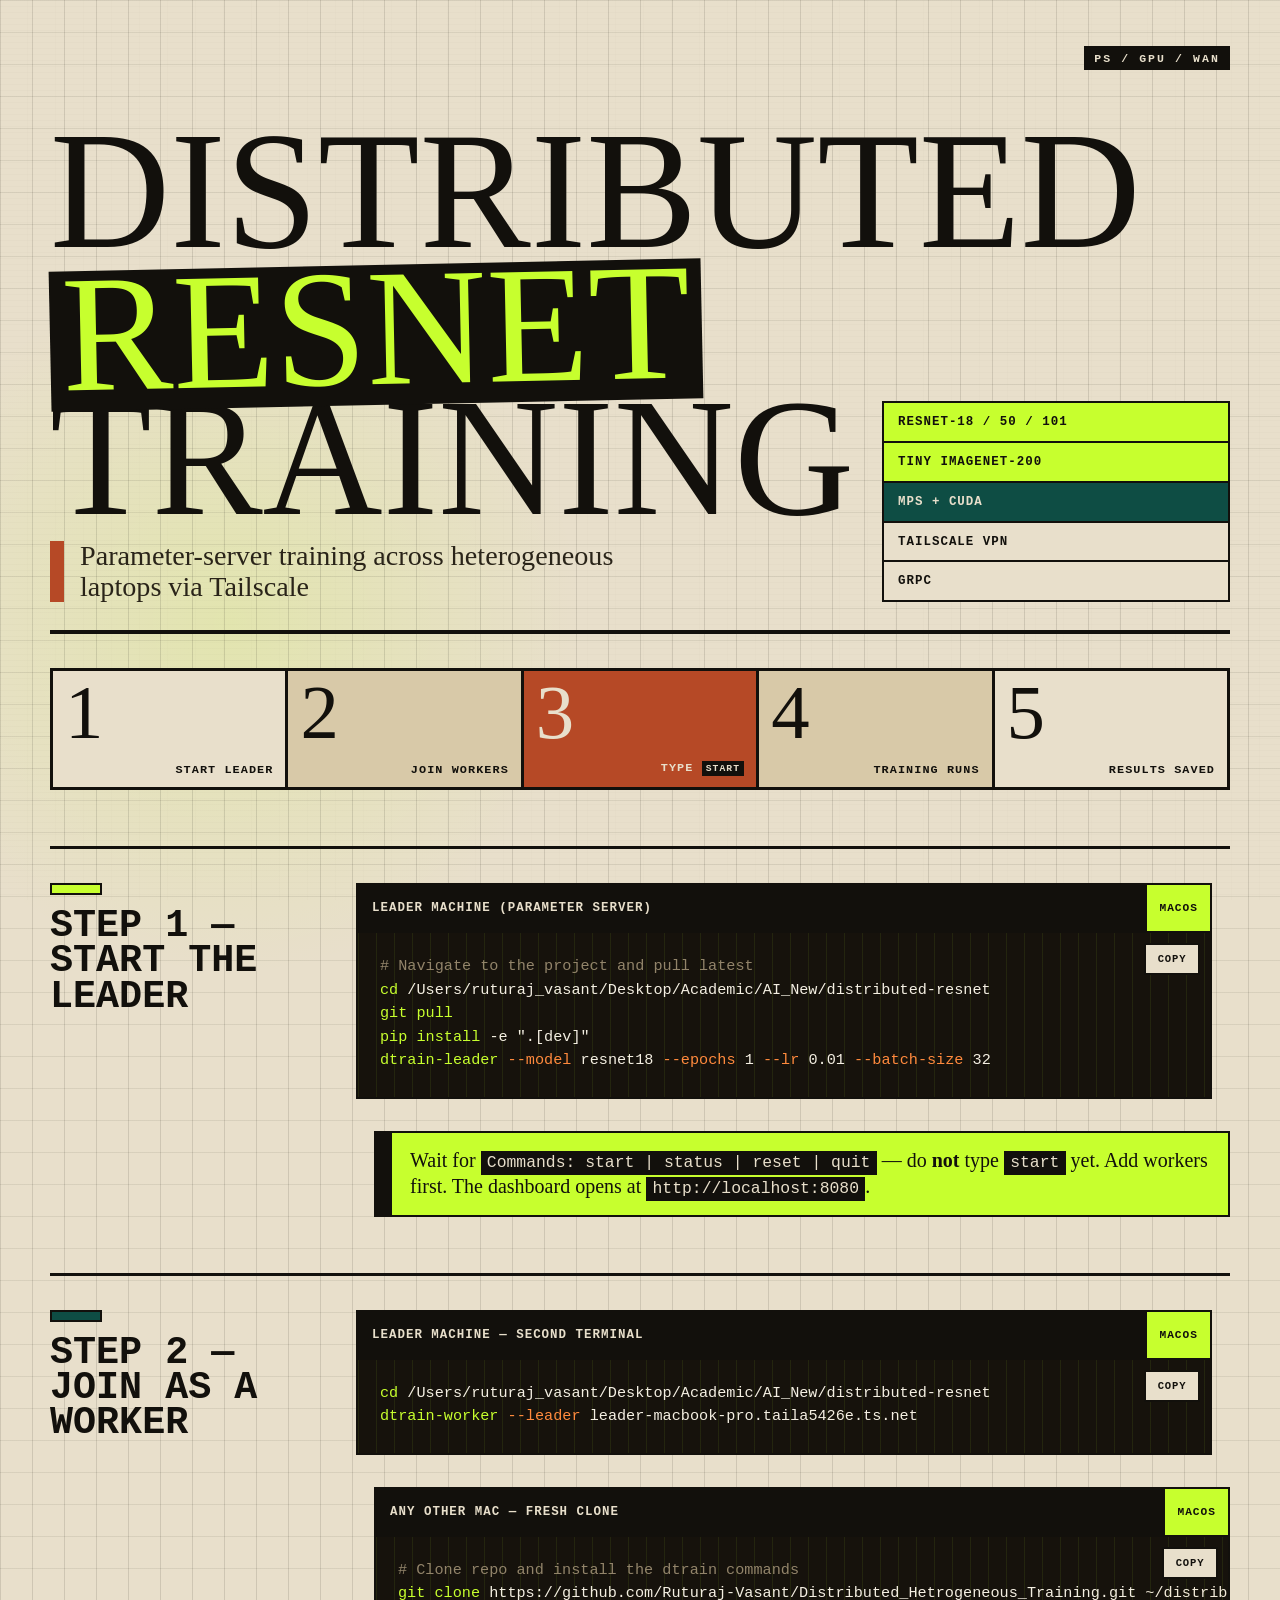
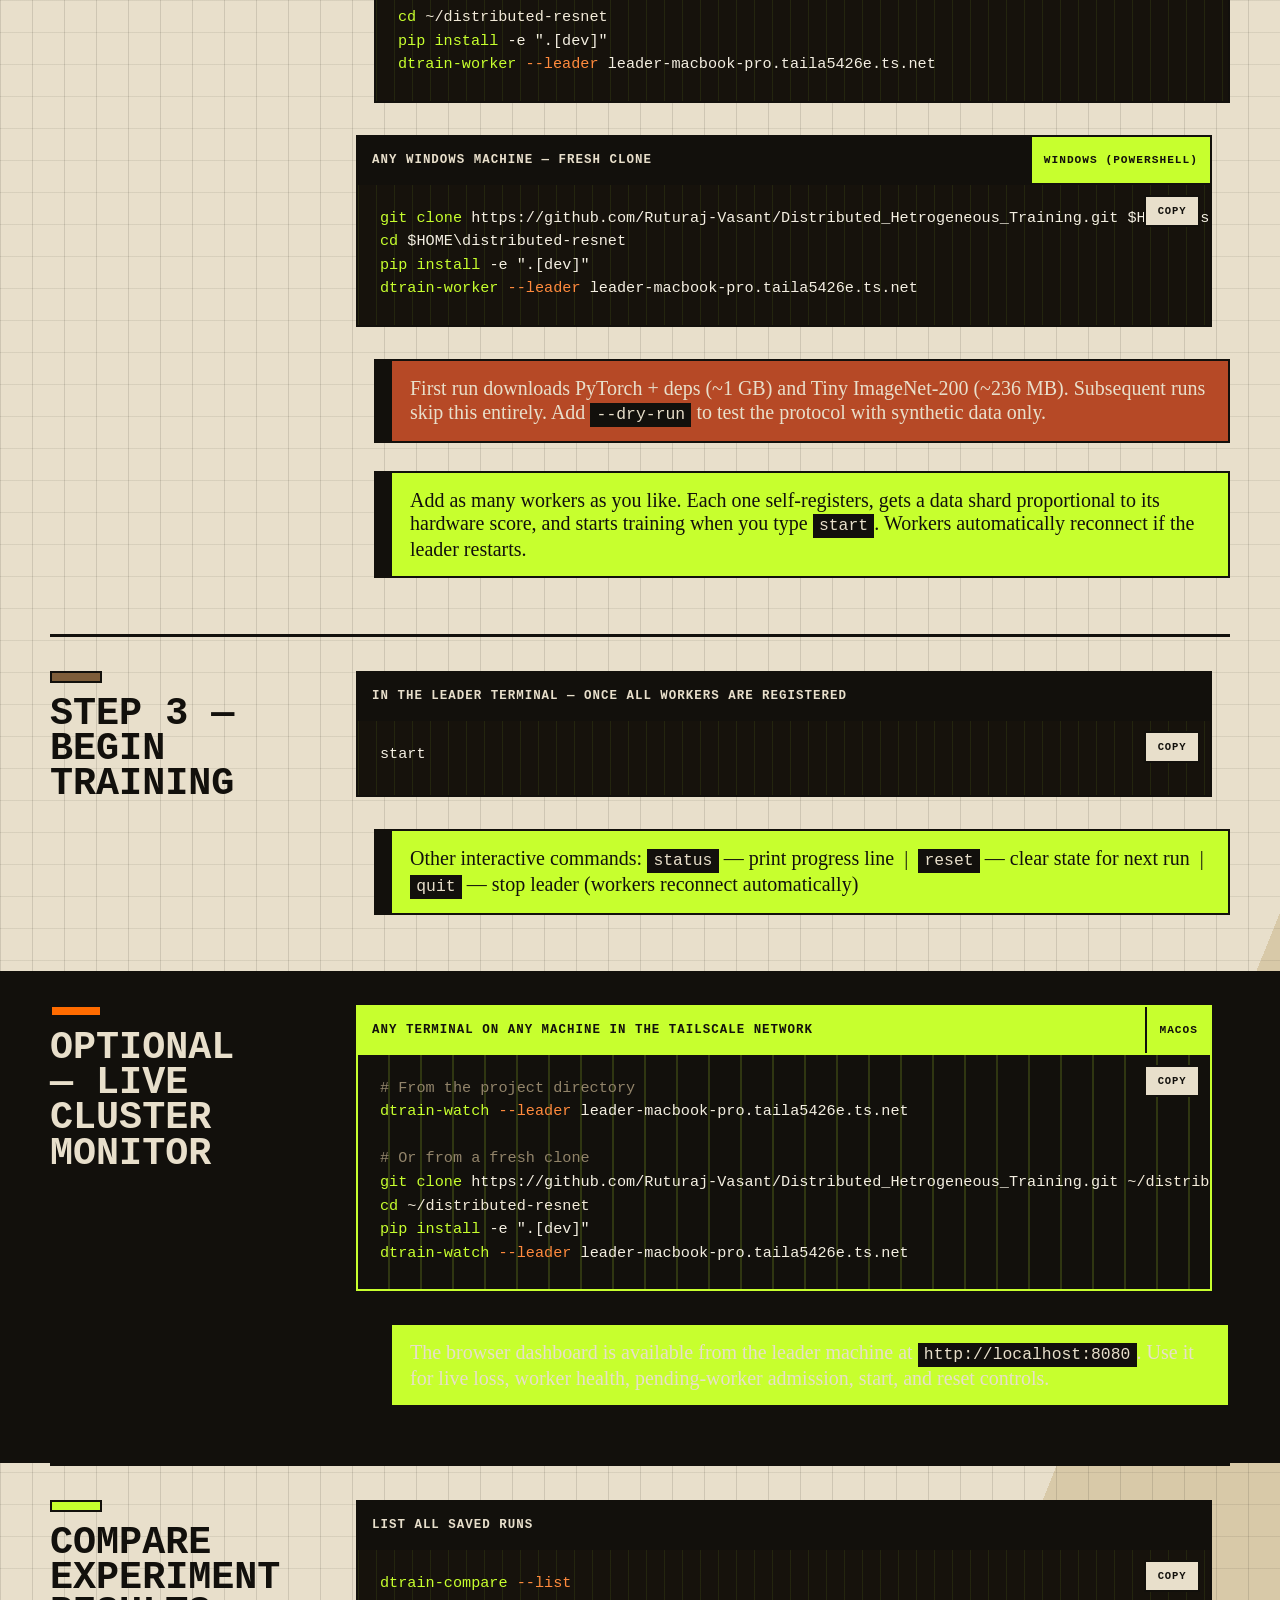
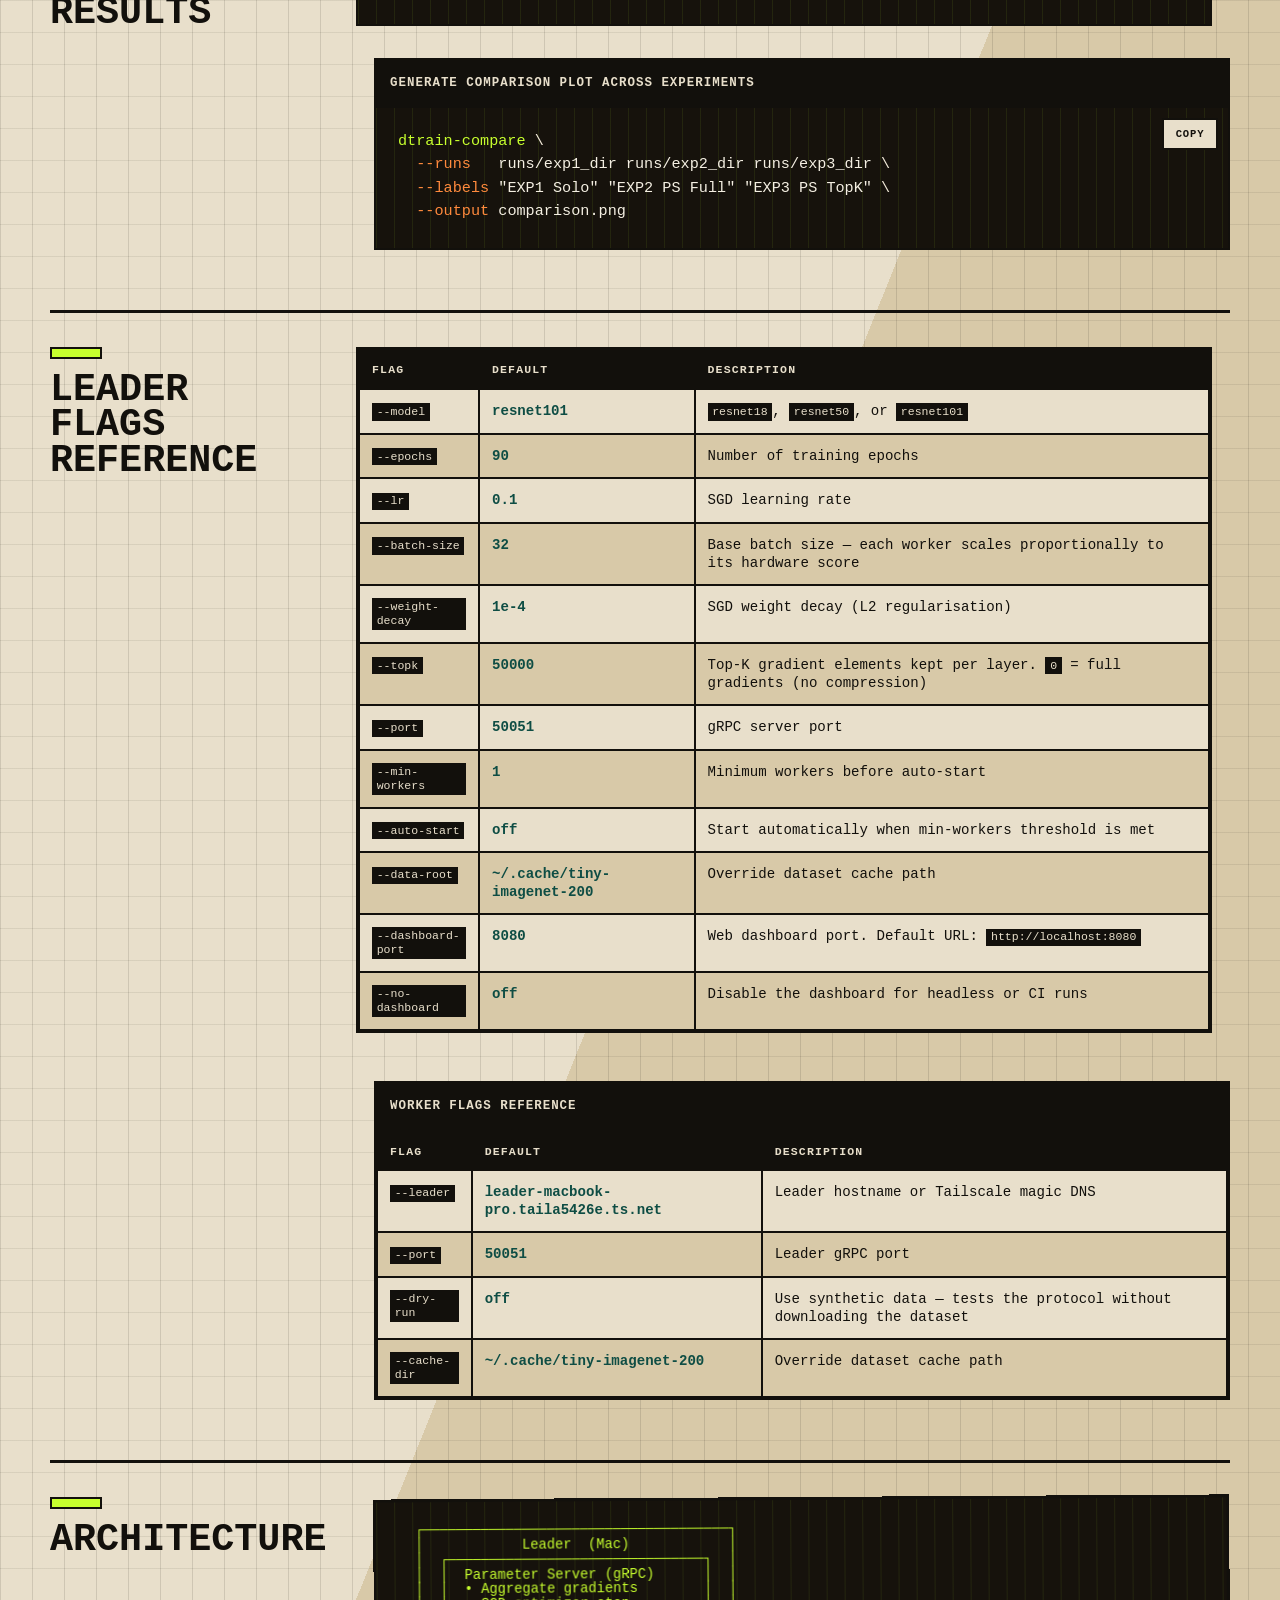
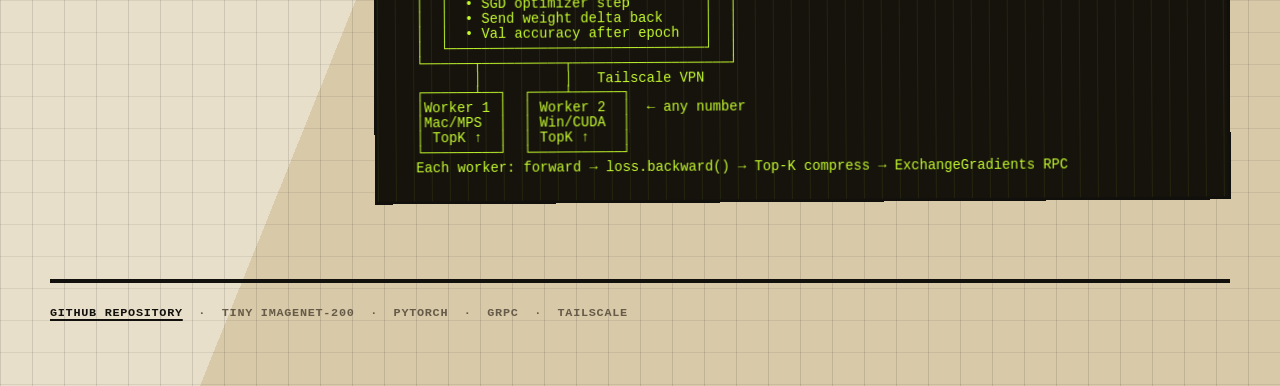
==== commit a5d061ac: "feat(phase-2): complete product layer — cli, dashboard, examples, docs - trainer/data/, trainer/util" ====
--- a/docs/index.html
+++ b/docs/index.html
@@ -601,13 +601,14 @@
         <pre><span class="comment"># Navigate to the project and pull latest</span>
 <span class="cmd">cd</span> <span class="val">/Users/ruturaj_vasant/Desktop/Academic/AI_New/distributed-resnet</span>
 <span class="cmd">git pull</span>
-<span class="cmd">python3</span> leader.py <span class="flag">--model</span> <span class="val">resnet18</span> <span class="flag">--epochs</span> <span class="val">1</span> <span class="flag">--lr</span> <span class="val">0.01</span> <span class="flag">--batch-size</span> <span class="val">32</span></pre>
+<span class="cmd">pip install</span> <span class="val">-e ".[dev]"</span>
+<span class="cmd">dtrain-leader</span> <span class="flag">--model</span> <span class="val">resnet18</span> <span class="flag">--epochs</span> <span class="val">1</span> <span class="flag">--lr</span> <span class="val">0.01</span> <span class="flag">--batch-size</span> <span class="val">32</span></pre>
         <button class="copy-btn" onclick="copyCode(this)">Copy</button>
       </div>
     </div>
 
     <div class="note">
-      Wait for <code>Commands: start | status | reset | quit</code> — do <strong>not</strong> type <code>start</code> yet. Add workers first.
+      Wait for <code>Commands: start | status | reset | quit</code> — do <strong>not</strong> type <code>start</code> yet. Add workers first. The dashboard opens at <code>http://localhost:8080</code>.
     </div>
   </section>
 
@@ -628,7 +629,7 @@
       </div>
       <div class="code-wrap">
         <pre><span class="cmd">cd</span> <span class="val">/Users/ruturaj_vasant/Desktop/Academic/AI_New/distributed-resnet</span>
-<span class="cmd">python3</span> worker.py</pre>
+<span class="cmd">dtrain-worker</span> <span class="flag">--leader</span> <span class="val">leader-macbook-pro.taila5426e.ts.net</span></pre>
         <button class="copy-btn" onclick="copyCode(this)">Copy</button>
       </div>
     </div>
@@ -640,10 +641,11 @@
         <span class="platform">macOS</span>
       </div>
       <div class="code-wrap">
-        <pre><span class="comment"># Clone repo, bootstrap runs automatically (venv + deps + dataset)</span>
+        <pre><span class="comment"># Clone repo and install the dtrain commands</span>
 <span class="cmd">git clone</span> <span class="val">https://github.com/Ruturaj-Vasant/Distributed_Hetrogeneous_Training.git</span> ~/distributed-resnet
 <span class="cmd">cd</span> ~/distributed-resnet
-<span class="cmd">python3</span> worker.py</pre>
+<span class="cmd">pip install</span> <span class="val">-e ".[dev]"</span>
+<span class="cmd">dtrain-worker</span> <span class="flag">--leader</span> <span class="val">leader-macbook-pro.taila5426e.ts.net</span></pre>
         <button class="copy-btn" onclick="copyCode(this)">Copy</button>
       </div>
     </div>
@@ -657,7 +659,8 @@
       <div class="code-wrap">
         <pre><span class="cmd">git clone</span> <span class="val">https://github.com/Ruturaj-Vasant/Distributed_Hetrogeneous_Training.git</span> <span class="val">$HOME\distributed-resnet</span>
 <span class="cmd">cd</span> <span class="val">$HOME\distributed-resnet</span>
-<span class="cmd">python</span> worker.py</pre>
+<span class="cmd">pip install</span> <span class="val">-e ".[dev]"</span>
+<span class="cmd">dtrain-worker</span> <span class="flag">--leader</span> <span class="val">leader-macbook-pro.taila5426e.ts.net</span></pre>
         <button class="copy-btn" onclick="copyCode(this)">Copy</button>
       </div>
     </div>
@@ -710,14 +713,19 @@
       </div>
       <div class="code-wrap">
         <pre><span class="comment"># From the project directory</span>
-<span class="cmd">python3</span> watch_cluster.py
-
-<span class="comment"># Or from a fresh clone (only needs grpcio)</span>
+<span class="cmd">dtrain-watch</span> <span class="flag">--leader</span> <span class="val">leader-macbook-pro.taila5426e.ts.net</span>
+
+<span class="comment"># Or from a fresh clone</span>
 <span class="cmd">git clone</span> <span class="val">https://github.com/Ruturaj-Vasant/Distributed_Hetrogeneous_Training.git</span> ~/distributed-resnet
-<span class="cmd">pip install</span> grpcio
-<span class="cmd">python3</span> ~/distributed-resnet/watch_cluster.py</pre>
+<span class="cmd">cd</span> ~/distributed-resnet
+<span class="cmd">pip install</span> <span class="val">-e ".[dev]"</span>
+<span class="cmd">dtrain-watch</span> <span class="flag">--leader</span> <span class="val">leader-macbook-pro.taila5426e.ts.net</span></pre>
         <button class="copy-btn" onclick="copyCode(this)">Copy</button>
       </div>
+    </div>
+
+    <div class="note">
+      The browser dashboard is available from the leader machine at <code>http://localhost:8080</code>. Use it for live loss, worker health, pending-worker admission, start, and reset controls.
     </div>
   </section>
 
@@ -733,7 +741,7 @@
     <div class="card">
       <div class="card-title"><strong>List all saved runs</strong></div>
       <div class="code-wrap">
-        <pre><span class="cmd">python3</span> run_experiments.py <span class="flag">--list</span></pre>
+        <pre><span class="cmd">dtrain-compare</span> <span class="flag">--list</span></pre>
         <button class="copy-btn" onclick="copyCode(this)">Copy</button>
       </div>
     </div>
@@ -741,7 +749,7 @@
     <div class="card">
       <div class="card-title"><strong>Generate comparison plot across experiments</strong></div>
       <div class="code-wrap">
-        <pre><span class="cmd">python3</span> run_experiments.py \
+        <pre><span class="cmd">dtrain-compare</span> \
   <span class="flag">--runs</span>   <span class="val">runs/exp1_dir runs/exp2_dir runs/exp3_dir</span> \
   <span class="flag">--labels</span> <span class="val">"EXP1 Solo" "EXP2 PS Full" "EXP3 PS TopK"</span> \
   <span class="flag">--output</span> <span class="val">comparison.png</span></pre>
@@ -819,6 +827,16 @@
               <td><code>--data-root</code></td>
               <td><span class="default-val">~/.cache/tiny-imagenet-200</span></td>
               <td>Override dataset cache path</td>
+            </tr>
+            <tr>
+              <td><code>--dashboard-port</code></td>
+              <td><span class="default-val">8080</span></td>
+              <td>Web dashboard port. Default URL: <code>http://localhost:8080</code></td>
+            </tr>
+            <tr>
+              <td><code>--no-dashboard</code></td>
+              <td><span class="default-val">off</span></td>
+              <td>Disable the dashboard for headless or CI runs</td>
             </tr>
           </tbody>
         </table>
